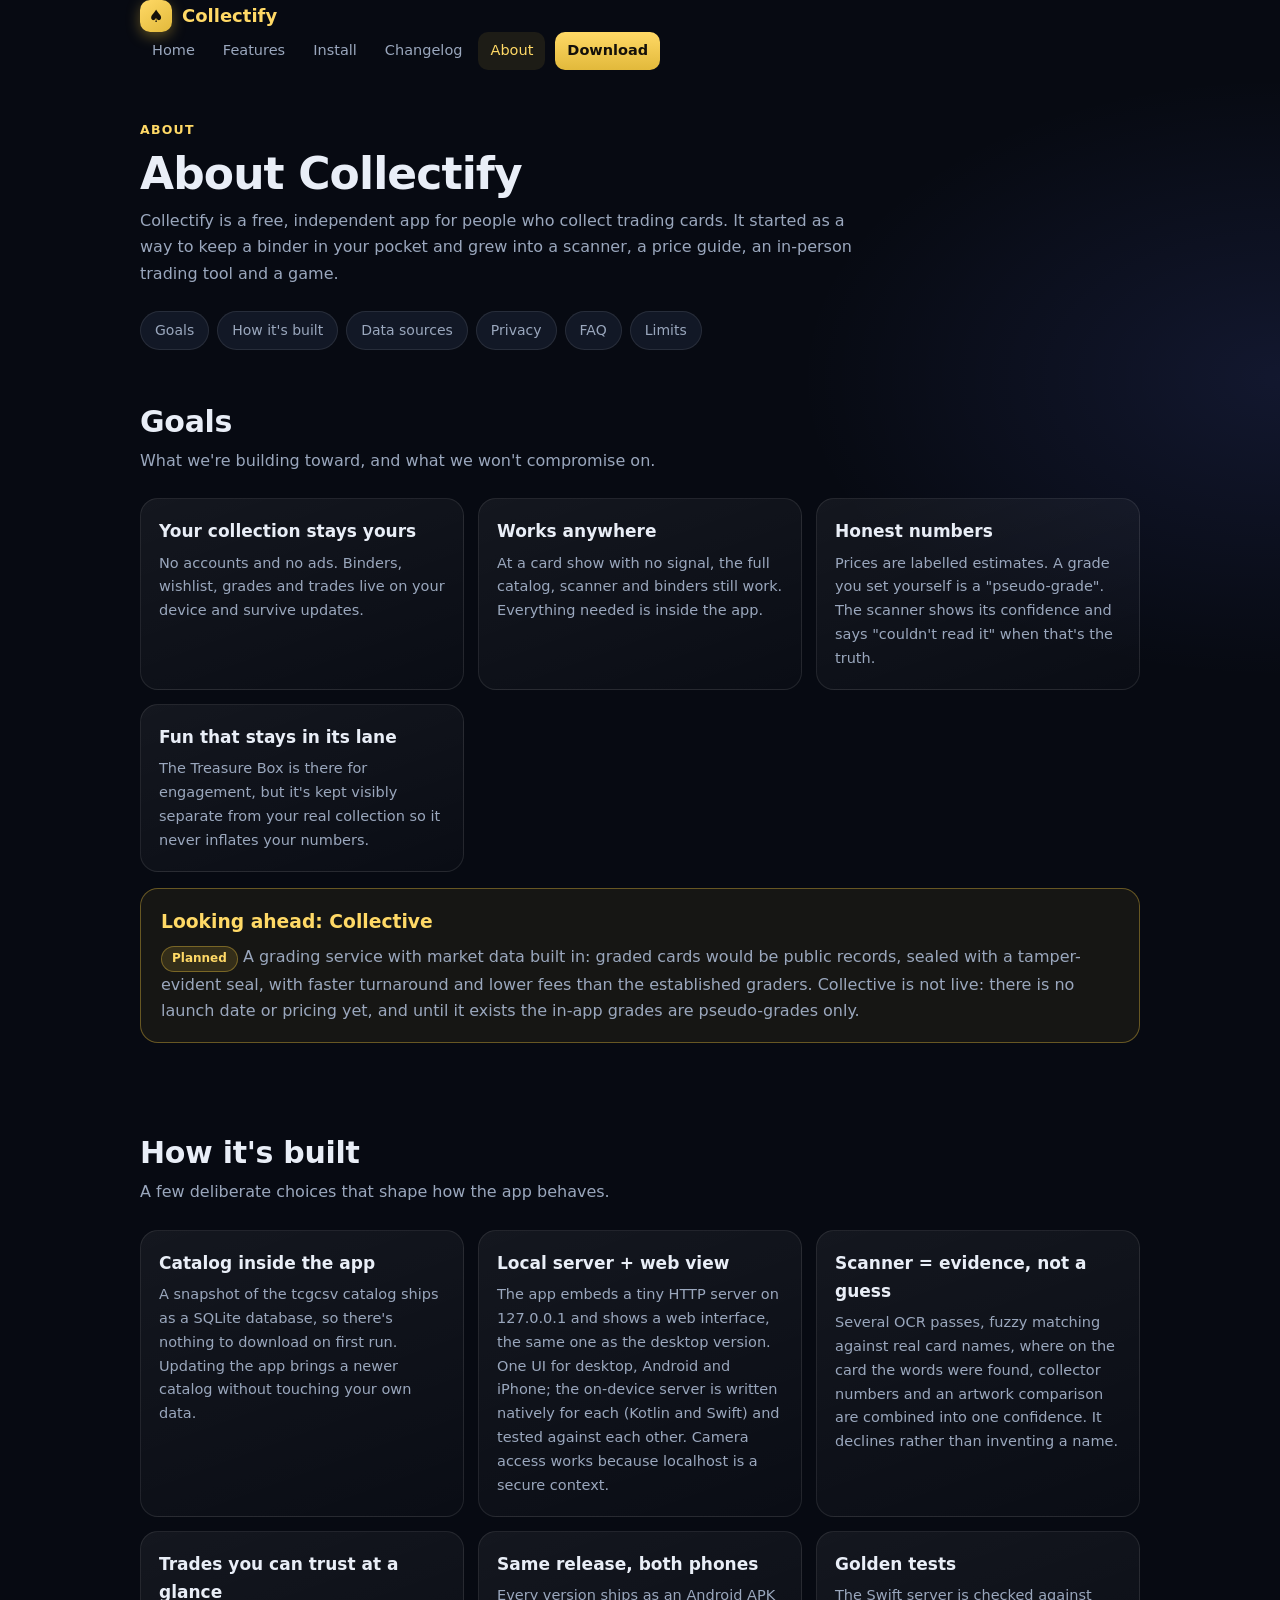
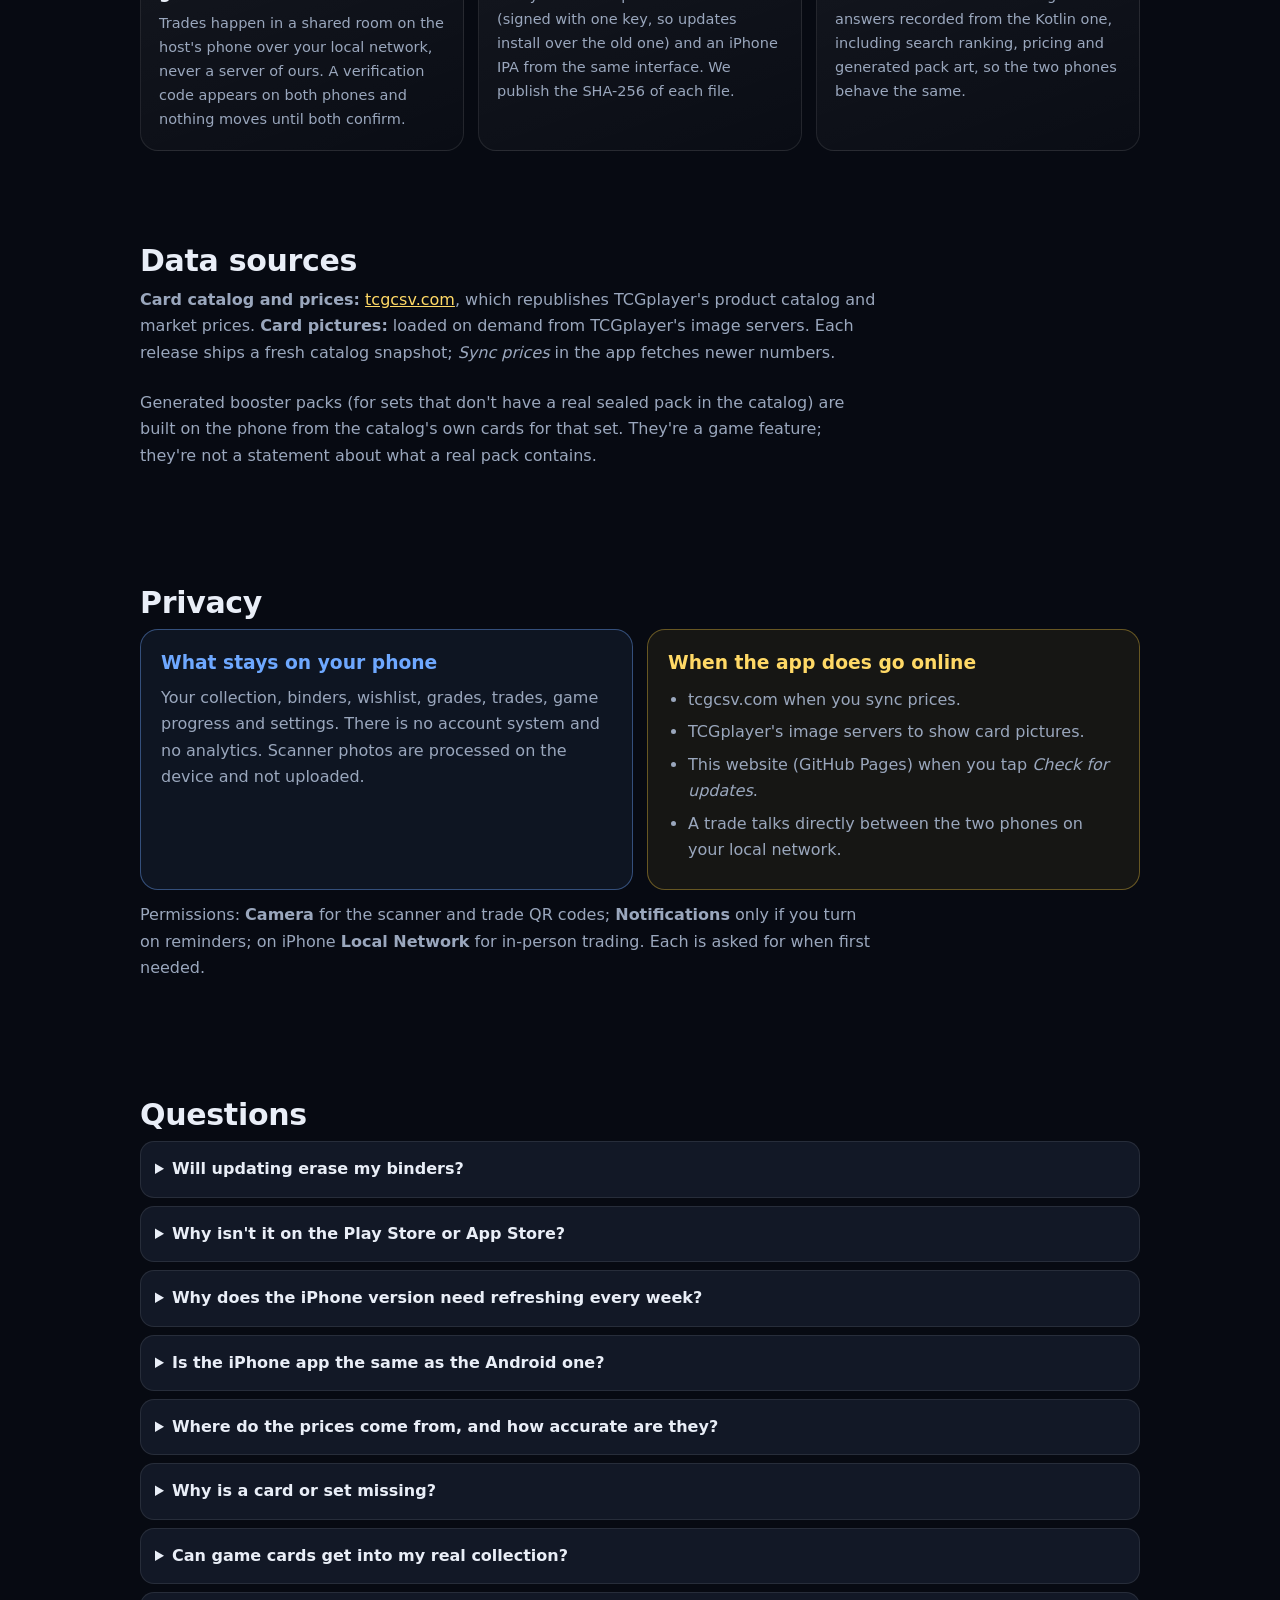
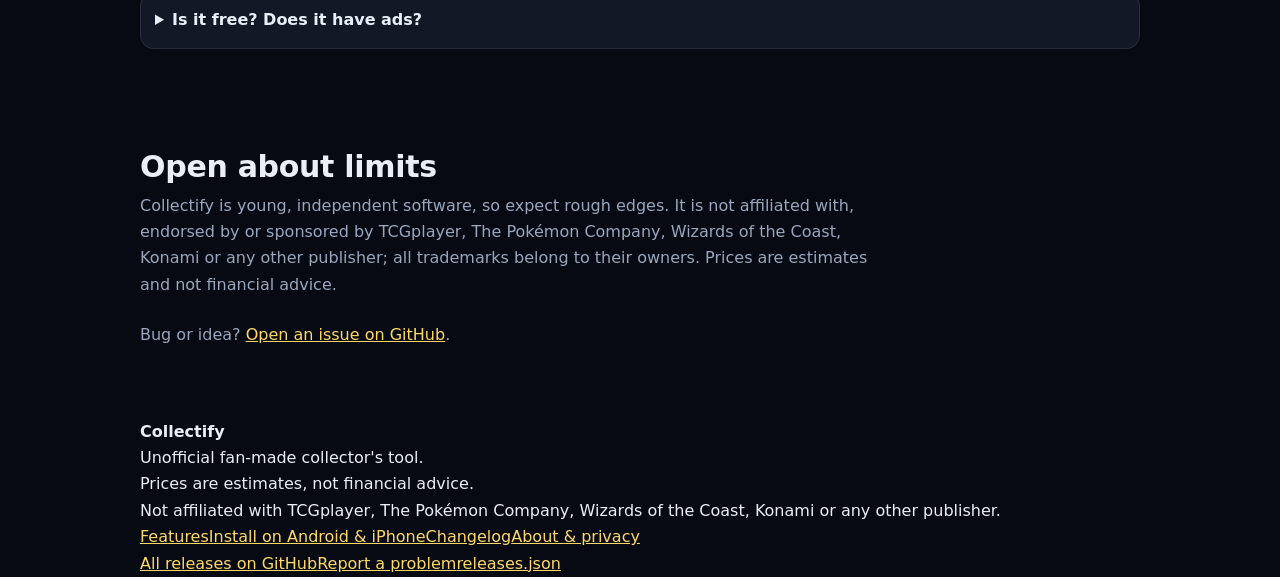
==== docs/about.html @ a043c0ef "0.23.0: unnumbered-card packs, safer pack opener, catalog v12, website overhaul, install guide Co-Au" ====
<!doctype html>
<html lang="en">
<head>
<meta charset="utf-8">
<meta name="viewport" content="width=device-width, initial-scale=1">
<title>About Collectify - goals, how it's built, privacy and FAQ</title>
<meta name="description" content="What Collectify is for, how it's built (Kotlin and Swift servers, one web interface), what data it uses, privacy details and frequently asked questions.">
<meta name="theme-color" content="#070a12">
<link rel="stylesheet" href="site.css">
</head>
<body>
<div id="site-header"></div>
<main>
<div class="wrap">
  <div class="pagehead">
    <span class="kicker">About</span>
    <h1>About Collectify</h1>
    <p class="lead">Collectify is a free, independent app for people who collect trading cards. It started as a way to keep a binder in your pocket and grew into a scanner, a price guide, an in-person trading tool and a game.</p>
    <div class="toc"><a href="#goals">Goals</a><a href="#built">How it's built</a><a href="#data">Data sources</a><a href="#privacy">Privacy</a><a href="#faq">FAQ</a><a href="#limits">Limits</a></div>
  </div>

  <section id="goals">
    <h2>Goals</h2>
    <p class="lead">What we're building toward, and what we won't compromise on.</p>
    <div class="grid">
      <div class="card"><h3>Your collection stays yours</h3><p>No accounts and no ads. Binders, wishlist, grades and trades live on your device and survive updates.</p></div>
      <div class="card"><h3>Works anywhere</h3><p>At a card show with no signal, the full catalog, scanner and binders still work. Everything needed is inside the app.</p></div>
      <div class="card"><h3>Honest numbers</h3><p>Prices are labelled estimates. A grade you set yourself is a "pseudo-grade". The scanner shows its confidence and says "couldn't read it" when that's the truth.</p></div>
      <div class="card"><h3>Fun that stays in its lane</h3><p>The Treasure Box is there for engagement, but it's kept visibly separate from your real collection so it never inflates your numbers.</p></div>
    </div>
    <div class="callout" style="margin-top:16px"><h3>Looking ahead: Collective</h3><p><span class="pill">Planned</span> A grading service with market data built in: graded cards would be public records, sealed with a tamper-evident seal, with faster turnaround and lower fees than the established graders. Collective is not live: there is no launch date or pricing yet, and until it exists the in-app grades are pseudo-grades only.</p></div>
  </section>

  <section id="built">
    <h2>How it's built</h2>
    <p class="lead">A few deliberate choices that shape how the app behaves.</p>
    <div class="grid">
      <div class="card"><h3>Catalog inside the app</h3><p>A snapshot of the tcgcsv catalog ships as a SQLite database, so there's nothing to download on first run. Updating the app brings a newer catalog without touching your own data.</p></div>
      <div class="card"><h3>Local server + web view</h3><p>The app embeds a tiny HTTP server on 127.0.0.1 and shows a web interface, the same one as the desktop version. One UI for desktop, Android and iPhone; the on-device server is written natively for each (Kotlin and Swift) and tested against each other. Camera access works because localhost is a secure context.</p></div>
      <div class="card"><h3>Scanner = evidence, not a guess</h3><p>Several OCR passes, fuzzy matching against real card names, where on the card the words were found, collector numbers and an artwork comparison are combined into one confidence. It declines rather than inventing a name.</p></div>
      <div class="card"><h3>Trades you can trust at a glance</h3><p>Trades happen in a shared room on the host's phone over your local network, never a server of ours. A verification code appears on both phones and nothing moves until both confirm.</p></div>
      <div class="card"><h3>Same release, both phones</h3><p>Every version ships as an Android APK (signed with one key, so updates install over the old one) and an iPhone IPA from the same interface. We publish the SHA-256 of each file.</p></div>
      <div class="card"><h3>Golden tests</h3><p>The Swift server is checked against answers recorded from the Kotlin one, including search ranking, pricing and generated pack art, so the two phones behave the same.</p></div>
    </div>
  </section>

  <section id="data">
    <h2>Data sources</h2>
    <p class="lead"><b>Card catalog and prices:</b> <a href="https://tcgcsv.com" rel="noopener">tcgcsv.com</a>, which republishes TCGplayer's product catalog and market prices. <b>Card pictures:</b> loaded on demand from TCGplayer's image servers. Each release ships a fresh catalog snapshot; <i>Sync prices</i> in the app fetches newer numbers.</p>
    <p class="lead">Generated booster packs (for sets that don't have a real sealed pack in the catalog) are built on the phone from the catalog's own cards for that set. They're a game feature; they're not a statement about what a real pack contains.</p>
  </section>

  <section id="privacy">
    <h2>Privacy</h2>
    <div class="grid two">
      <div class="callout blue"><h3>What stays on your phone</h3><p>Your collection, binders, wishlist, grades, trades, game progress and settings. There is no account system and no analytics. Scanner photos are processed on the device and not uploaded.</p></div>
      <div class="callout"><h3>When the app does go online</h3><ul class="plain"><li>tcgcsv.com when you sync prices.</li><li>TCGplayer's image servers to show card pictures.</li><li>This website (GitHub Pages) when you tap <i>Check for updates</i>.</li><li>A trade talks directly between the two phones on your local network.</li></ul></div>
    </div>
    <p class="lead" style="margin-top:12px">Permissions: <b>Camera</b> for the scanner and trade QR codes; <b>Notifications</b> only if you turn on reminders; on iPhone <b>Local Network</b> for in-person trading. Each is asked for when first needed.</p>
  </section>

  <section id="faq">
    <h2>Questions</h2>
    <details><summary>Will updating erase my binders?</summary><p>No. Updates install over the existing app and keep your data, as long as the file is one of ours (same signing key on Android, same Apple ID on iPhone). Don't uninstall or delete the app first: that does remove local data.</p></details>
    <details><summary>Why isn't it on the Play Store or App Store?</summary><p>It's distributed as a direct download for now. That's why Android asks you to allow installing it and why the iPhone build is installed with a sideloading tool. See the <a href="install.html">install page</a>.</p></details>
    <details><summary>Why does the iPhone version need refreshing every week?</summary><p>Apple signs sideloaded apps from a free Apple ID for 7 days. AltStore can refresh it for you automatically; Sideloadly needs a manual re-install; TrollStore doesn't expire. Your data is kept each time. The in-app About panel shows how long you have left.</p></details>
    <details><summary>Is the iPhone app the same as the Android one?</summary><p>Same web interface, same on-device catalog, same features. The server underneath is a Swift port of the Android one, checked against it with tests. The iPhone build is newer and has had less real-device testing, so tell us if something misbehaves.</p></details>
    <details><summary>Where do the prices come from, and how accurate are they?</summary><p>tcgcsv.com (TCGplayer data). Treat them as estimates; condition adjustments are approximate and thinly traded cards can swing a lot.</p></details>
    <details><summary>Why is a card or set missing?</summary><p>The catalog follows tcgcsv. A brand-new set can take a while to appear, and each release ships a newer snapshot. If something looks wrong, <a href="https://github.com/unaveragetech/collectify-app/issues">open an issue</a>.</p></details>
    <details><summary>Can game cards get into my real collection?</summary><p>No. Cards from the Treasure Box are badged, never count toward your collection's value, and trade only as <b>DIGITAL</b> cards.</p></details>
    <details><summary>Is it free? Does it have ads?</summary><p>It is free, and today it has no ads. Coins in the game can't be bought. A later Android version may add small, non-intrusive ads from Google AdMob (one banner under the app, and an occasional ad when you open it) with a one-time purchase to remove them. If that ships, this page and the privacy section will say exactly what changes, and the app asks for your consent where the law requires it.</p></details>
  </section>

  <section id="limits">
    <h2>Open about limits</h2>
    <p class="lead">Collectify is young, independent software, so expect rough edges. It is not affiliated with, endorsed by or sponsored by TCGplayer, The Pokémon Company, Wizards of the Coast, Konami or any other publisher; all trademarks belong to their owners. Prices are estimates and not financial advice.</p>
    <p class="lead">Bug or idea? <a href="https://github.com/unaveragetech/collectify-app/issues">Open an issue on GitHub</a>.</p>
  </section>
</div>
</main>
<div id="site-footer"></div>
<script src="site.js"></script>
</body>
</html>
---- docs/site.css ----
:root { --bg: #070a12; --panel: #121826; --panel2: #1a2234; --line: rgba(255,255,255,.09); --text: #e9eef7; --muted: #9aa7bd; --gold: #e2b93b; --gold2: #ffd966; --ok: #4be08a; --bad: #ff7b7b; --blue: #6ea8ff; }
* { box-sizing: border-box; }
html { scroll-behavior: smooth; }
body { margin: 0; background: radial-gradient(900px 500px at 15% -10%, rgba(226,185,59,.13), transparent 60%), radial-gradient(800px 500px at 100% 10%, rgba(100,120,255,.12), transparent 60%), var(--bg); color: var(--text); font: 16px/1.65 system-ui, -apple-system, "Segoe UI", Roboto, sans-serif; -webkit-font-smoothing: antialiased; }
a { color: var(--gold2); }
img { max-width: 100%; }
.wrap { max-width: 1040px; margin: 0 auto; padding: 0 20px; }
header.top { position: sticky; top: 0; z-index: 20; backdrop-filter: blur(14px); background: rgba(7,10,18,.78); border-bottom: 1px solid var(--line); }
header.top .wrap { display: flex; align-items: center; justify-content: space-between; height: 60px; gap: 14px; }
.brand { display: flex; align-items: center; gap: 10px; font-weight: 800; font-size: 18px; color: var(--gold2); text-decoration: none; }
.mark { width: 32px; height: 32px; border-radius: 10px; background: linear-gradient(145deg, var(--gold2), var(--gold)); display: grid; place-items: center; color: #14100a; font-size: 17px; box-shadow: 0 4px 14px rgba(226,185,59,.4); }
nav.main { display: flex; align-items: center; gap: 4px; }
nav.main a { padding: 7px 12px; border-radius: 10px; font-size: 14.5px; color: var(--muted); text-decoration: none; }
nav.main a:hover { color: var(--text); background: rgba(255,255,255,.05); }
nav.main a.on { color: var(--gold2); background: rgba(226,185,59,.1); }
nav.main a.dl { background: linear-gradient(180deg, var(--gold2), var(--gold)); color: #14100a; font-weight: 700; margin-left: 6px; }
.menu-btn { display: none; background: var(--panel); border: 1px solid var(--line); color: var(--text); border-radius: 10px; width: 40px; height: 36px; font-size: 18px; cursor: pointer; }
@media (max-width: 760px) {
  .menu-btn { display: block; }
  nav.main { display: none; position: absolute; top: 60px; left: 0; right: 0; flex-direction: column; align-items: stretch; background: rgba(7,10,18,.97); padding: 10px 16px 16px; border-bottom: 1px solid var(--line); }
  nav.main.open { display: flex; }
  nav.main a { padding: 12px; font-size: 16px; }
  nav.main a.dl { margin: 6px 0 0; text-align: center; }
}
.hero { padding: 64px 0 28px; display: grid; grid-template-columns: 1.15fr .85fr; gap: 36px; align-items: center; }
.hero h1 { font-size: clamp(34px, 5.6vw, 56px); line-height: 1.07; margin: 0 0 16px; letter-spacing: -.02em; }
.hero h1 span { background: linear-gradient(135deg, var(--gold2), #ff9d5c); -webkit-background-clip: text; background-clip: text; color: transparent; }
.hero p.lead { font-size: 18px; color: var(--muted); max-width: 560px; margin: 0 0 26px; }
.hero small { display: block; margin-top: 14px; color: var(--muted); font-size: 13px; }
@media (max-width: 860px) { .hero { grid-template-columns: 1fr; text-align: center; padding-top: 40px; } .hero p.lead { margin-left: auto; margin-right: auto; } .btns { justify-content: center; } .phone { margin: 0 auto; } }
.btns { display: flex; gap: 12px; flex-wrap: wrap; }
.btn { display: inline-flex; align-items: center; gap: 8px; padding: 13px 22px; border-radius: 14px; font-weight: 700; text-decoration: none; border: 1px solid var(--line); color: var(--text); background: var(--panel); transition: transform .15s, box-shadow .2s; font-size: 15.5px; }
.btn:hover { transform: translateY(-2px); }
.btn.primary { background: linear-gradient(180deg, var(--gold2), var(--gold)); color: #14100a; border: 0; box-shadow: 0 8px 26px rgba(226,185,59,.35); }
.btn.small { padding: 8px 14px; font-size: 14px; border-radius: 11px; }
.phone { width: 270px; aspect-ratio: 9 / 18.5; border-radius: 40px; border: 9px solid #1c2233; background: #0b0f1a; box-shadow: 0 30px 70px rgba(0,0,0,.55), 0 0 0 1px rgba(255,255,255,.08); position: relative; overflow: hidden; }
.phone::before { content: ""; position: absolute; top: 9px; left: 50%; width: 76px; height: 20px; border-radius: 12px; background: #05070d; transform: translateX(-50%); z-index: 3; }
.phone img { position: absolute; inset: 0; width: 100%; height: 100%; object-fit: cover; object-position: top; opacity: 0; transition: opacity .8s; }
.phone img.on { opacity: 1; }
.phone .ph-empty { position: absolute; inset: 0; display: grid; place-items: center; color: var(--muted); font-size: 44px; }
section { padding: 46px 0; }
h2 { font-size: 30px; margin: 0 0 8px; letter-spacing: -.01em; line-height: 1.2; }
h3 { margin: 0 0 6px; }
.lead { color: var(--muted); max-width: 740px; margin: 0 0 24px; }
.kicker { display: inline-block; font-size: 12.5px; font-weight: 700; letter-spacing: .1em; text-transform: uppercase; color: var(--gold2); margin-bottom: 8px; }
.grid { display: grid; grid-template-columns: repeat(auto-fit, minmax(250px, 1fr)); gap: 14px; }
.grid.two { grid-template-columns: repeat(auto-fit, minmax(320px, 1fr)); }
.card { background: linear-gradient(160deg, rgba(255,255,255,.055), rgba(255,255,255,.015)); border: 1px solid var(--line); border-radius: 18px; padding: 18px; }
.card h3 { font-size: 17px; }
.card p, .card li { color: var(--muted); font-size: 14.5px; }
.card p { margin: 0; }
.card .ic { font-size: 26px; margin-bottom: 8px; }
a.card { text-decoration: none; color: inherit; display: block; transition: transform .15s, border-color .2s; }
a.card:hover { transform: translateY(-3px); border-color: rgba(226,185,59,.45); }
.pill { display: inline-block; font-size: 12px; font-weight: 700; padding: 2px 10px; border-radius: 99px; background: rgba(226,185,59,.15); color: var(--gold2); border: 1px solid rgba(226,185,59,.4); }
.pill.blue { background: rgba(110,168,255,.14); color: var(--blue); border-color: rgba(110,168,255,.4); }
.pill.green { background: rgba(75,224,138,.12); color: var(--ok); border-color: rgba(75,224,138,.4); }
.stats { display: grid; grid-template-columns: repeat(auto-fit, minmax(150px, 1fr)); gap: 12px; }
.stat { text-align: center; padding: 18px 10px; border-radius: 16px; border: 1px solid var(--line); background: var(--panel); }
.stat b { display: block; font-size: 30px; color: var(--gold2); line-height: 1.1; }
.stat span { font-size: 13px; color: var(--muted); }
ol.steps { padding-left: 22px; margin: 8px 0; } ol.steps li { margin: 9px 0; } ol.steps b { color: var(--text); } ol.steps, ul.plain { color: var(--muted); }
ul.plain { padding-left: 20px; margin: 8px 0; } ul.plain li { margin: 6px 0; }
.callout { border: 1px solid rgba(226,185,59,.4); background: rgba(226,185,59,.07); border-radius: 18px; padding: 18px 20px; }
.callout.blue { border-color: rgba(110,168,255,.4); background: rgba(110,168,255,.07); }
.callout.warn { border-color: rgba(255,123,123,.4); background: rgba(255,123,123,.06); }
.callout h3 { margin: 0 0 6px; color: var(--gold2); }
.callout.blue h3 { color: var(--blue); }
.callout.warn h3 { color: var(--bad); }
.callout p { margin: 0; color: var(--muted); }
.callout p + p { margin-top: 8px; }
table { width: 100%; border-collapse: collapse; font-size: 14px; }
th, td { text-align: left; padding: 10px 8px; border-bottom: 1px solid var(--line); vertical-align: top; }
th { color: var(--muted); font-weight: 600; font-size: 12px; text-transform: uppercase; letter-spacing: .06em; }
td.hash { font: 12px/1.4 ui-monospace, SFMono-Regular, Menlo, Consolas, monospace; word-break: break-all; color: var(--muted); max-width: 340px; }
.tablewrap { overflow-x: auto; border: 1px solid var(--line); border-radius: 18px; padding: 4px 12px; background: var(--panel); }
button.copy { margin-left: 6px; background: var(--panel2); color: var(--text); border: 1px solid var(--line); border-radius: 8px; padding: 2px 8px; font-size: 11px; cursor: pointer; }
pre, code { font-family: ui-monospace, SFMono-Regular, Menlo, Consolas, monospace; }
pre { background: #05070d; border: 1px solid var(--line); border-radius: 12px; padding: 12px 14px; overflow-x: auto; font-size: 13px; color: #cfe3ff; }
code { background: rgba(255,255,255,.07); padding: 1px 6px; border-radius: 6px; font-size: .9em; }
details { border: 1px solid var(--line); border-radius: 14px; padding: 4px 14px; margin: 8px 0; background: var(--panel); }
summary { cursor: pointer; padding: 10px 0; font-weight: 600; }
details p, details li { color: var(--muted); }
details p { margin: 0 0 12px; }
footer { padding: 40px 0 60px; color: var(--muted); font-size: 13px; border-top: 1px solid var(--line); margin-top: 30px; }
footer .cols { display: flex; gap: 40px; flex-wrap: wrap; justify-content: space-between; }
footer a { color: var(--muted); } footer a:hover { color: var(--gold2); }
footer .links { display: flex; flex-direction: column; gap: 4px; }
.ok { color: var(--ok); } .tag { font-size: 11px; background: rgba(75,224,138,.14); color: var(--ok); border-radius: 99px; padding: 1px 8px; margin-left: 6px; }
/* page header (inner pages) */
.pagehead { padding: 46px 0 8px; }
.pagehead h1 { font-size: clamp(30px, 4.6vw, 44px); margin: 0 0 10px; letter-spacing: -.02em; line-height: 1.12; }
/* feature rows with a screenshot */
.feat { display: grid; grid-template-columns: 1fr 260px; gap: 30px; align-items: center; padding: 30px 0; border-top: 1px solid var(--line); }
.feat:nth-of-type(even) { grid-template-columns: 260px 1fr; } .feat:nth-of-type(even) .shot { order: -1; }
.feat h2 { font-size: 26px; } .feat .tagline { color: var(--gold2); font-weight: 600; margin: 0 0 10px; }
.feat ul { color: var(--muted); padding-left: 20px; margin: 10px 0 0; } .feat li { margin: 6px 0; }
.shot { justify-self: center; width: 240px; aspect-ratio: 9 / 18; border-radius: 28px; border: 6px solid #1c2233; overflow: hidden; background: #0b0f1a; box-shadow: 0 20px 50px rgba(0,0,0,.5); }
.shot img { width: 100%; height: 100%; object-fit: cover; object-position: top; display: block; }
.shot.empty { display: none; }
.feat.noshot { grid-template-columns: 1fr; } .feat.noshot .shot { display: none; }
@media (max-width: 760px) { .feat, .feat:nth-of-type(even) { grid-template-columns: 1fr; } .feat:nth-of-type(even) .shot { order: 0; } }
.toc { display: flex; flex-wrap: wrap; gap: 8px; margin: 14px 0 0; }
.toc a { padding: 7px 14px; border-radius: 99px; border: 1px solid var(--line); background: var(--panel); color: var(--muted); text-decoration: none; font-size: 14px; }
.toc a:hover { color: var(--gold2); border-color: rgba(226,185,59,.45); }
/* install page tabs + step cards */
.tabs { display: inline-flex; gap: 4px; padding: 4px; border-radius: 14px; background: var(--panel); border: 1px solid var(--line); margin: 6px 0 22px; }
.tabs button { background: transparent; border: 0; color: var(--muted); padding: 9px 20px; border-radius: 10px; font-size: 15px; font-weight: 700; cursor: pointer; }
.tabs button.on { background: rgba(226,185,59,.18); color: var(--gold2); }
.panel { display: none; } .panel.on { display: block; }
.step { display: grid; grid-template-columns: 38px 1fr; gap: 14px; padding: 14px 0; border-top: 1px solid var(--line); }
.step:first-child { border-top: 0; }
.step .n { width: 38px; height: 38px; border-radius: 50%; display: grid; place-items: center; font-weight: 800; color: #14100a; background: linear-gradient(145deg, var(--gold2), var(--gold)); }
.step h4 { margin: 2px 0 4px; font-size: 16.5px; } .step p, .step li { color: var(--muted); font-size: 15px; margin: 4px 0; } .step ul { padding-left: 18px; margin: 6px 0; }
.method { border: 1px solid var(--line); border-radius: 18px; padding: 8px 20px 14px; margin: 14px 0; background: var(--panel); }
.method > h3 { margin: 12px 0 2px; font-size: 20px; } .method > .sub { color: var(--muted); font-size: 14px; margin: 0 0 6px; }
.tl { display: flex; gap: 8px; flex-wrap: wrap; margin: 6px 0 4px; }
/* changelog */
.rel { border: 1px solid var(--line); border-radius: 18px; background: var(--panel); padding: 6px 20px 14px; margin: 14px 0; }
.rel header { display: flex; flex-wrap: wrap; align-items: baseline; justify-content: space-between; gap: 8px; padding: 12px 0 4px; }
.rel header h2 { font-size: 22px; margin: 0; } .rel header .meta { color: var(--muted); font-size: 13px; }
.rel .md h2, .rel .md h3 { font-size: 16px; margin: 16px 0 4px; color: var(--gold2); } .rel .md ul { padding-left: 20px; color: var(--muted); } .rel .md li { margin: 4px 0; } .rel .md p { color: var(--muted); margin: 8px 0; }
.rel .files { display: flex; gap: 8px; flex-wrap: wrap; margin-top: 10px; }
.filter { display: flex; gap: 8px; align-items: center; flex-wrap: wrap; margin: 16px 0 6px; }
input.search { background: var(--panel); border: 1px solid var(--line); color: var(--text); border-radius: 12px; padding: 10px 14px; font-size: 15px; min-width: 240px; }
@media (max-width: 600px) { .hero { padding-top: 36px; } }
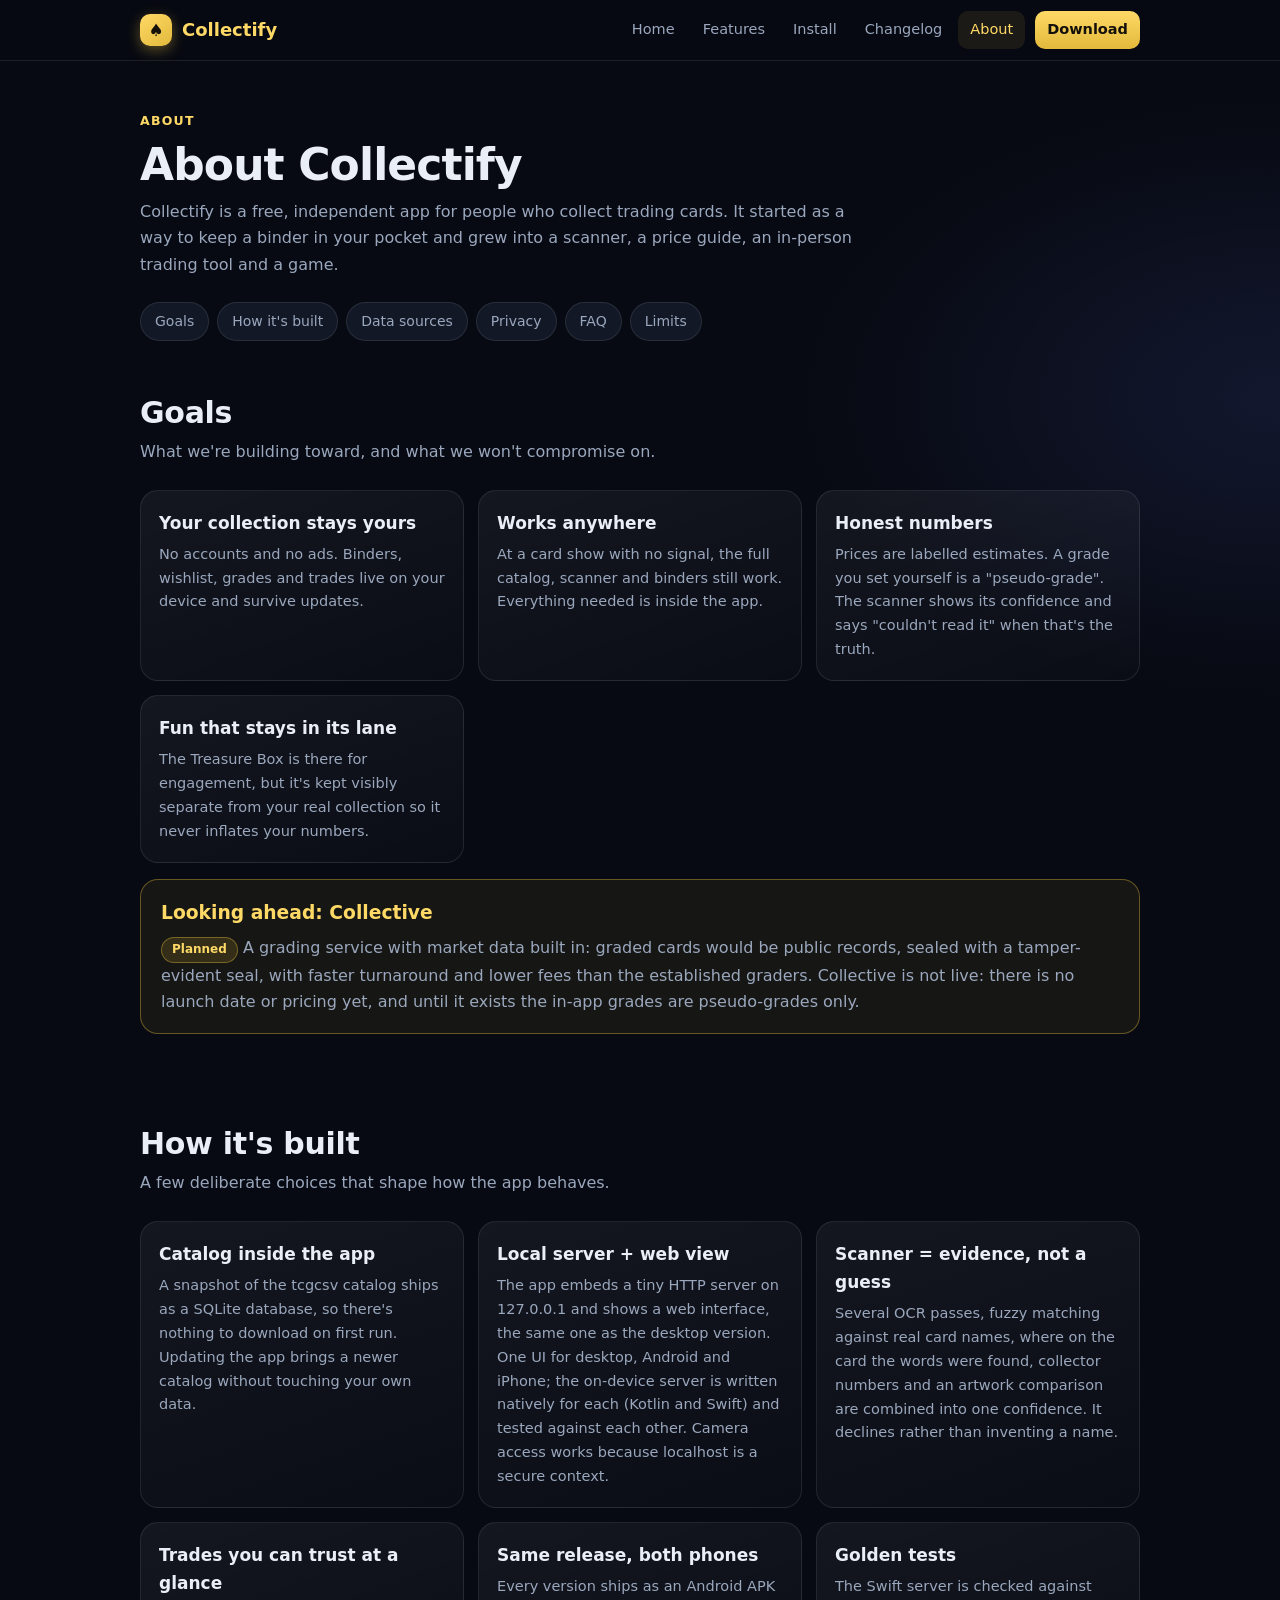
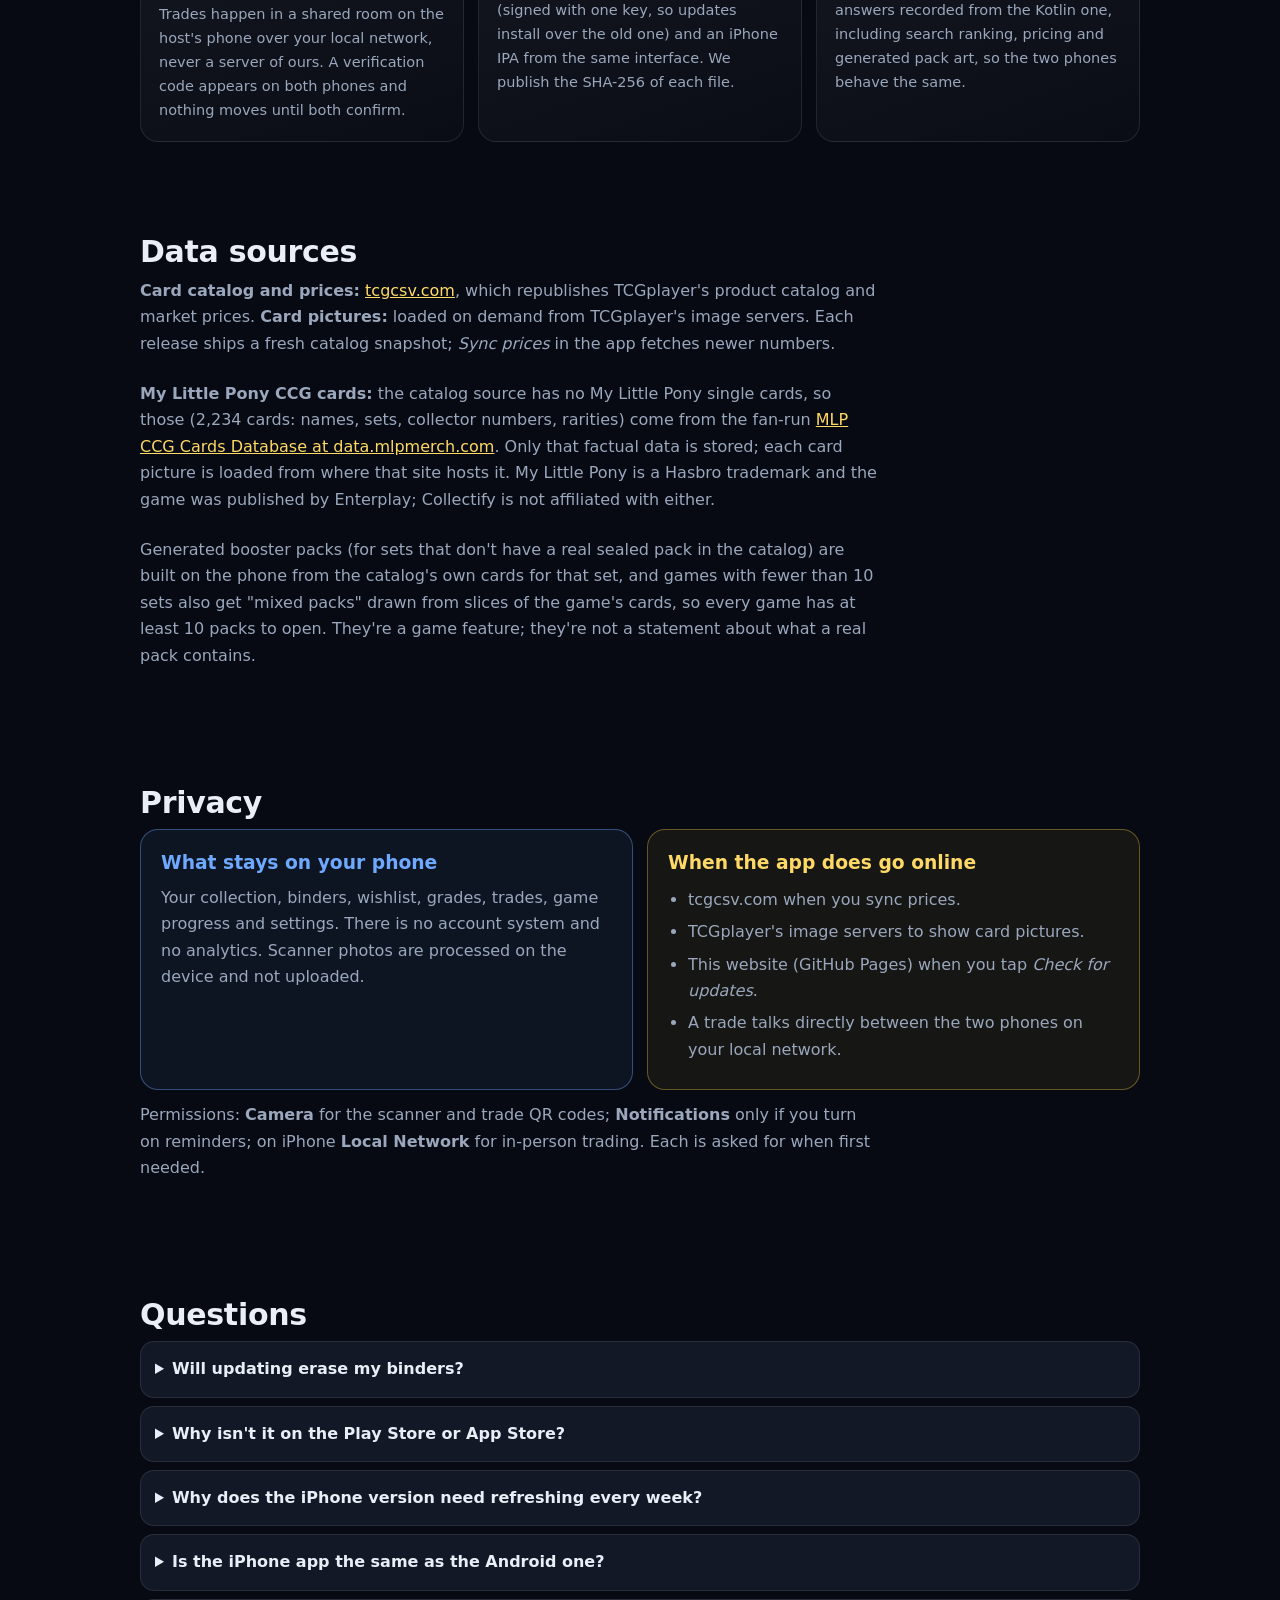
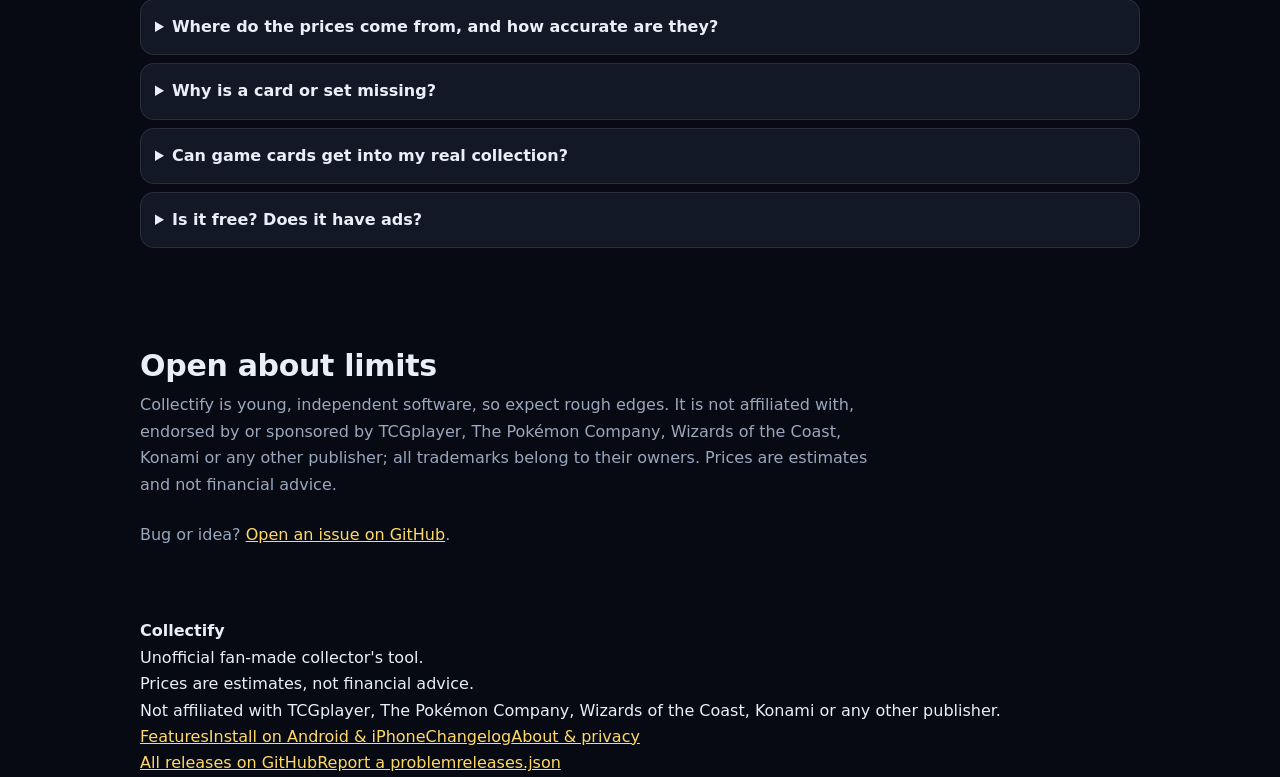
==== commit d529efc8: "0.24.0: My Little Pony cards, mixed packs so every game has 10+, catalog v13 Co-Authored-By: Claude " ====
--- a/docs/about.html
+++ b/docs/about.html
@@ -47,7 +47,8 @@
   <section id="data">
     <h2>Data sources</h2>
     <p class="lead"><b>Card catalog and prices:</b> <a href="https://tcgcsv.com" rel="noopener">tcgcsv.com</a>, which republishes TCGplayer's product catalog and market prices. <b>Card pictures:</b> loaded on demand from TCGplayer's image servers. Each release ships a fresh catalog snapshot; <i>Sync prices</i> in the app fetches newer numbers.</p>
-    <p class="lead">Generated booster packs (for sets that don't have a real sealed pack in the catalog) are built on the phone from the catalog's own cards for that set. They're a game feature; they're not a statement about what a real pack contains.</p>
+    <p class="lead"><b>My Little Pony CCG cards:</b> the catalog source has no My Little Pony single cards, so those (2,234 cards: names, sets, collector numbers, rarities) come from the fan-run <a href="https://data.mlpmerch.com/ccg/" rel="noopener">MLP CCG Cards Database at data.mlpmerch.com</a>. Only that factual data is stored; each card picture is loaded from where that site hosts it. My Little Pony is a Hasbro trademark and the game was published by Enterplay; Collectify is not affiliated with either.</p>
+    <p class="lead">Generated booster packs (for sets that don't have a real sealed pack in the catalog) are built on the phone from the catalog's own cards for that set, and games with fewer than 10 sets also get "mixed packs" drawn from slices of the game's cards, so every game has at least 10 packs to open. They're a game feature; they're not a statement about what a real pack contains.</p>
   </section>
 
   <section id="privacy">
--- a/docs/site.css
+++ b/docs/site.css
@@ -5,8 +5,8 @@
 a { color: var(--gold2); }
 img { max-width: 100%; }
 .wrap { max-width: 1040px; margin: 0 auto; padding: 0 20px; }
-header.top { position: sticky; top: 0; z-index: 20; backdrop-filter: blur(14px); background: rgba(7,10,18,.78); border-bottom: 1px solid var(--line); }
-header.top .wrap { display: flex; align-items: center; justify-content: space-between; height: 60px; gap: 14px; }
+.top { position: sticky; top: 0; z-index: 20; backdrop-filter: blur(14px); background: rgba(7,10,18,.78); border-bottom: 1px solid var(--line); }
+.top .wrap { display: flex; align-items: center; justify-content: space-between; height: 60px; gap: 14px; }
 .brand { display: flex; align-items: center; gap: 10px; font-weight: 800; font-size: 18px; color: var(--gold2); text-decoration: none; }
 .mark { width: 32px; height: 32px; border-radius: 10px; background: linear-gradient(145deg, var(--gold2), var(--gold)); display: grid; place-items: center; color: #14100a; font-size: 17px; box-shadow: 0 4px 14px rgba(226,185,59,.4); }
 nav.main { display: flex; align-items: center; gap: 4px; }
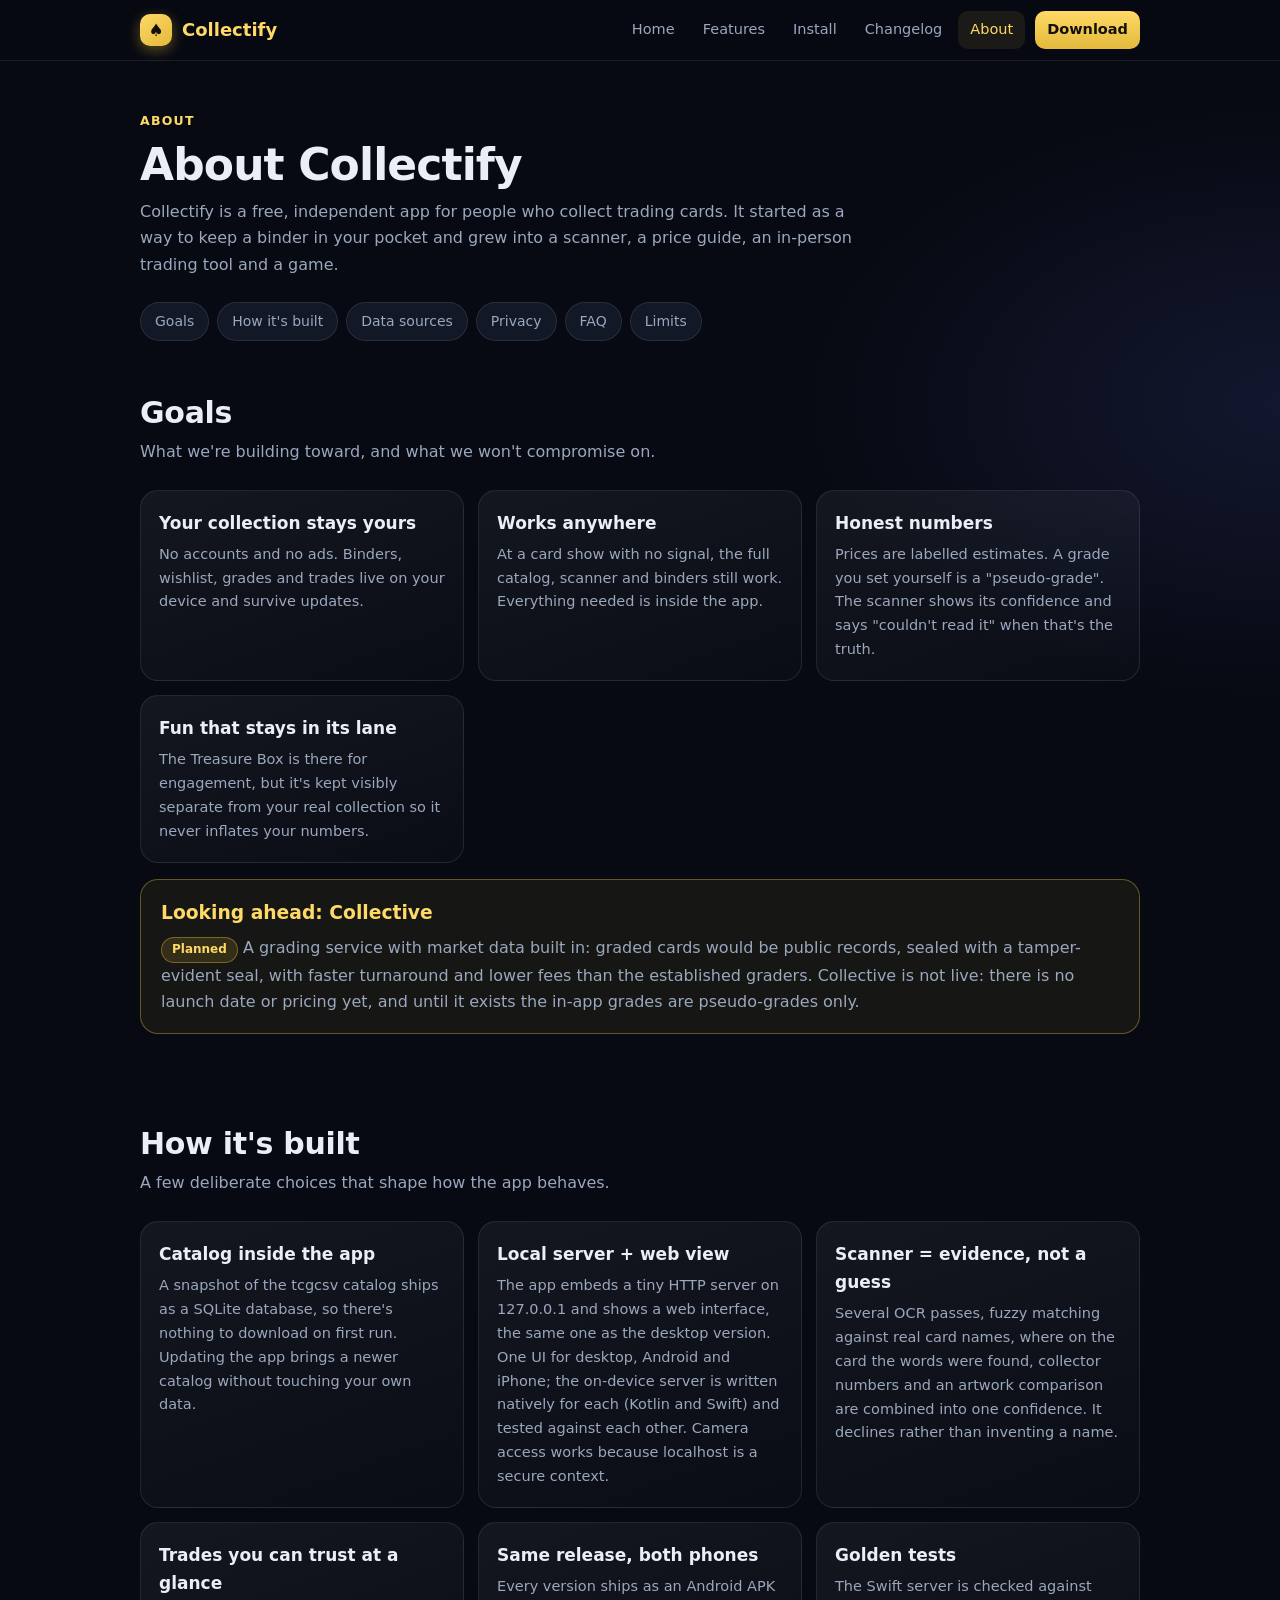
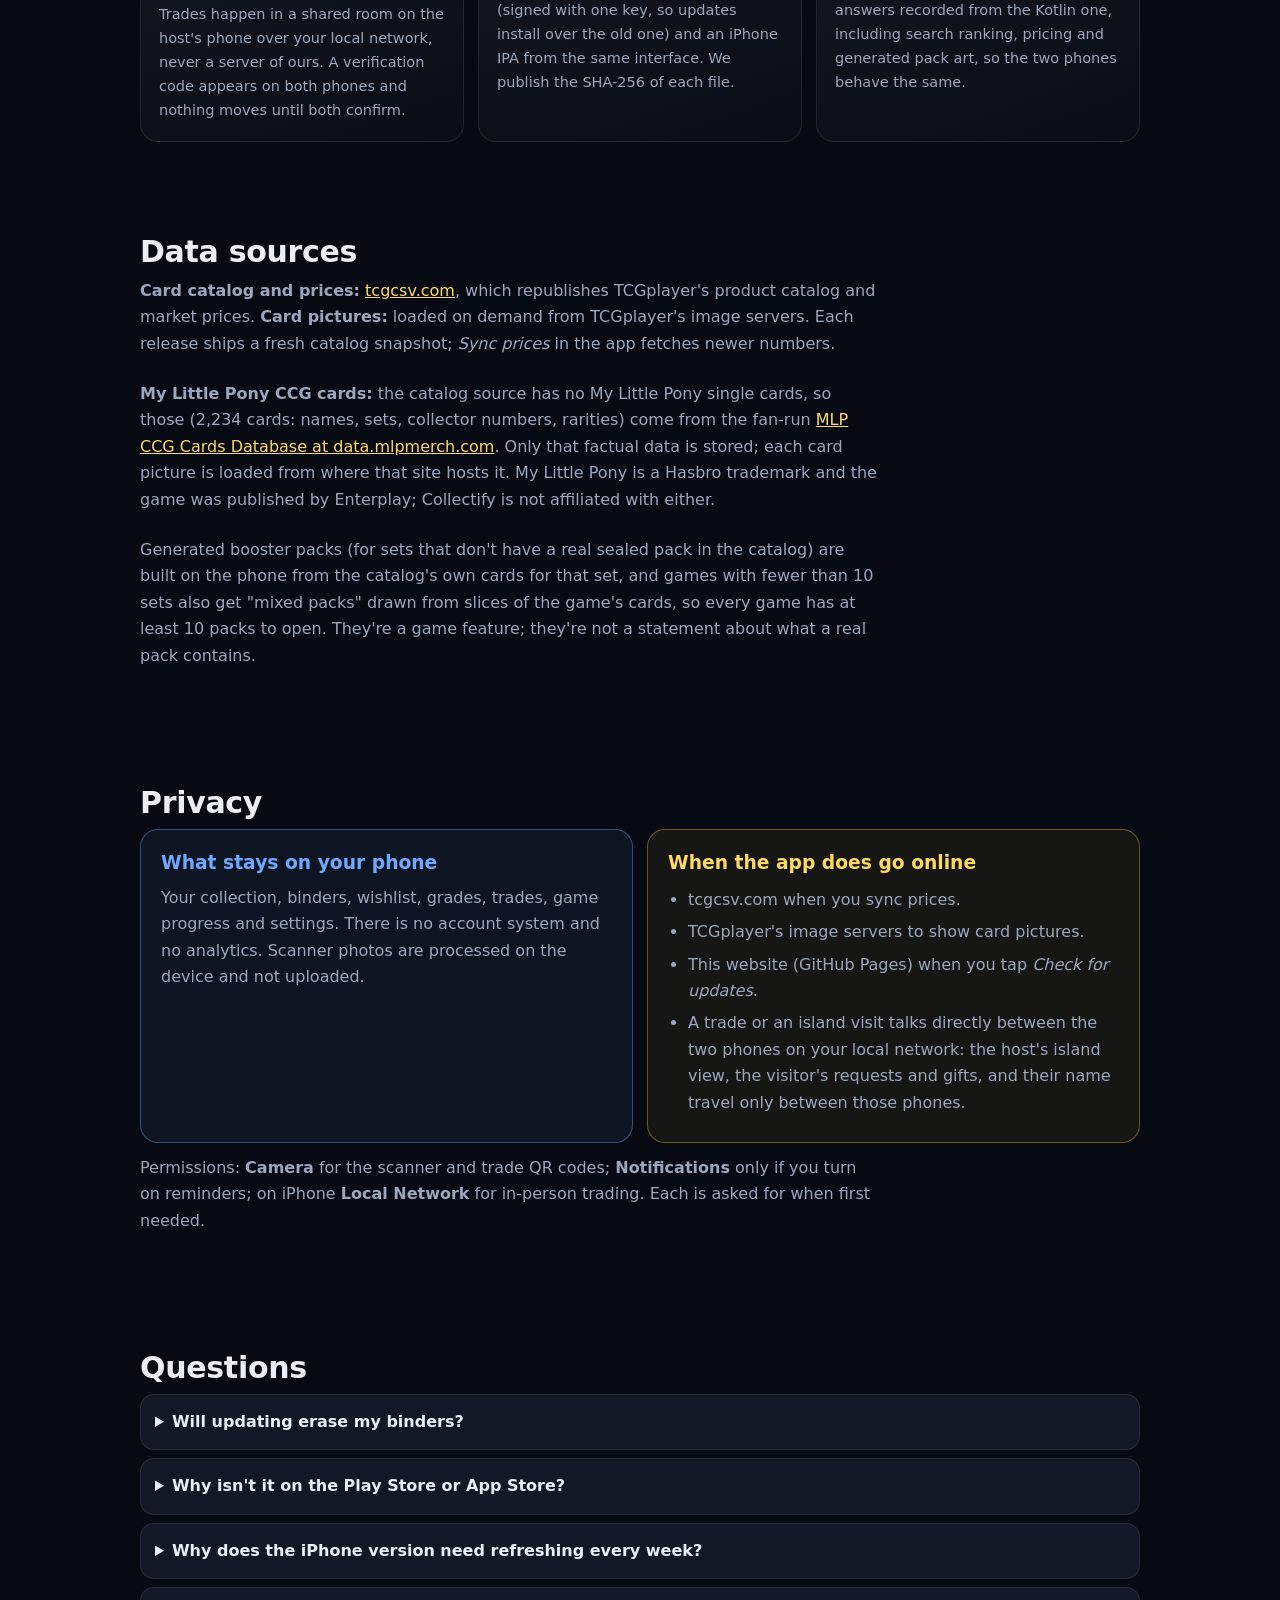
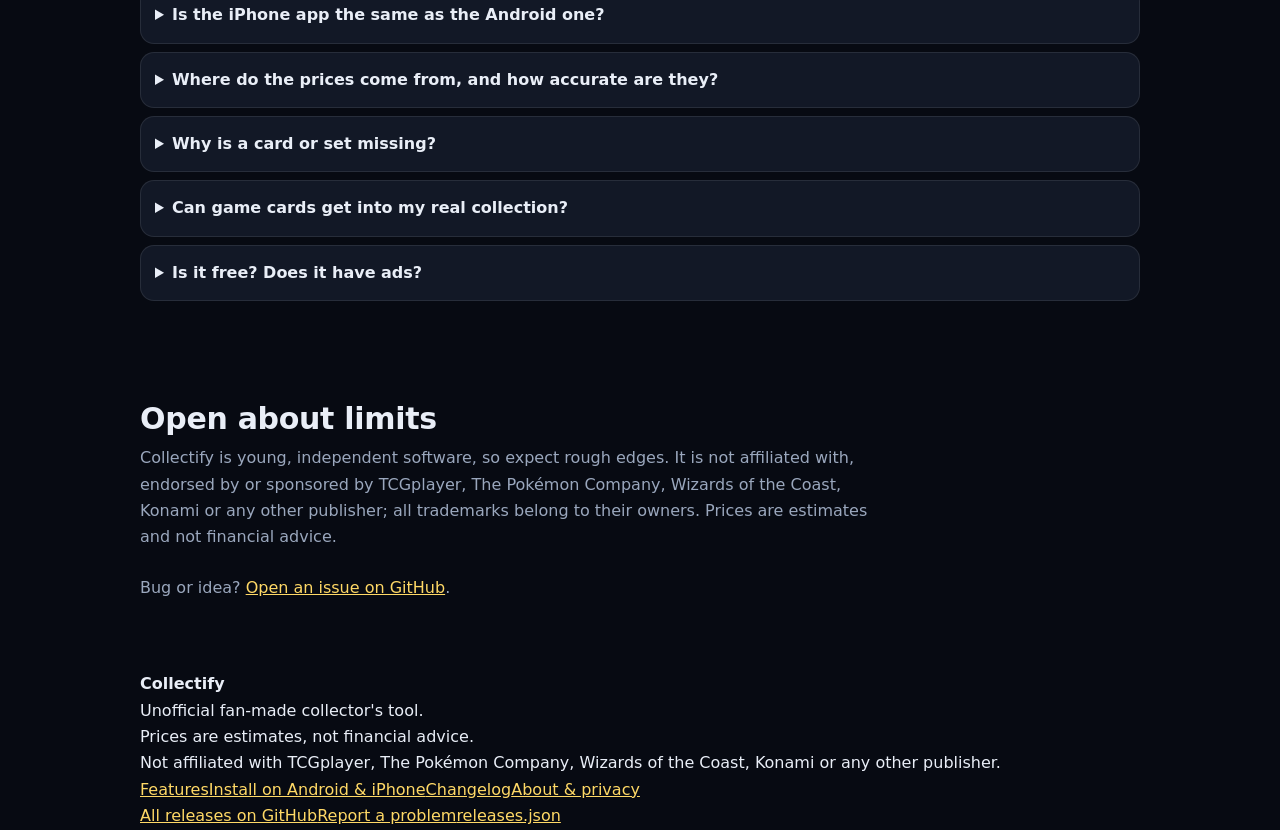
==== commit 50cdd285: "0.25.0: island visits, 91 decorations, site pages Co-Authored-By: Claude Sonnet 5.5 <noreply@anthrop" ====
--- a/docs/about.html
+++ b/docs/about.html
@@ -55,7 +55,7 @@
     <h2>Privacy</h2>
     <div class="grid two">
       <div class="callout blue"><h3>What stays on your phone</h3><p>Your collection, binders, wishlist, grades, trades, game progress and settings. There is no account system and no analytics. Scanner photos are processed on the device and not uploaded.</p></div>
-      <div class="callout"><h3>When the app does go online</h3><ul class="plain"><li>tcgcsv.com when you sync prices.</li><li>TCGplayer's image servers to show card pictures.</li><li>This website (GitHub Pages) when you tap <i>Check for updates</i>.</li><li>A trade talks directly between the two phones on your local network.</li></ul></div>
+      <div class="callout"><h3>When the app does go online</h3><ul class="plain"><li>tcgcsv.com when you sync prices.</li><li>TCGplayer's image servers to show card pictures.</li><li>This website (GitHub Pages) when you tap <i>Check for updates</i>.</li><li>A trade or an island visit talks directly between the two phones on your local network: the host's island view, the visitor's requests and gifts, and their name travel only between those phones.</li></ul></div>
     </div>
     <p class="lead" style="margin-top:12px">Permissions: <b>Camera</b> for the scanner and trade QR codes; <b>Notifications</b> only if you turn on reminders; on iPhone <b>Local Network</b> for in-person trading. Each is asked for when first needed.</p>
   </section>
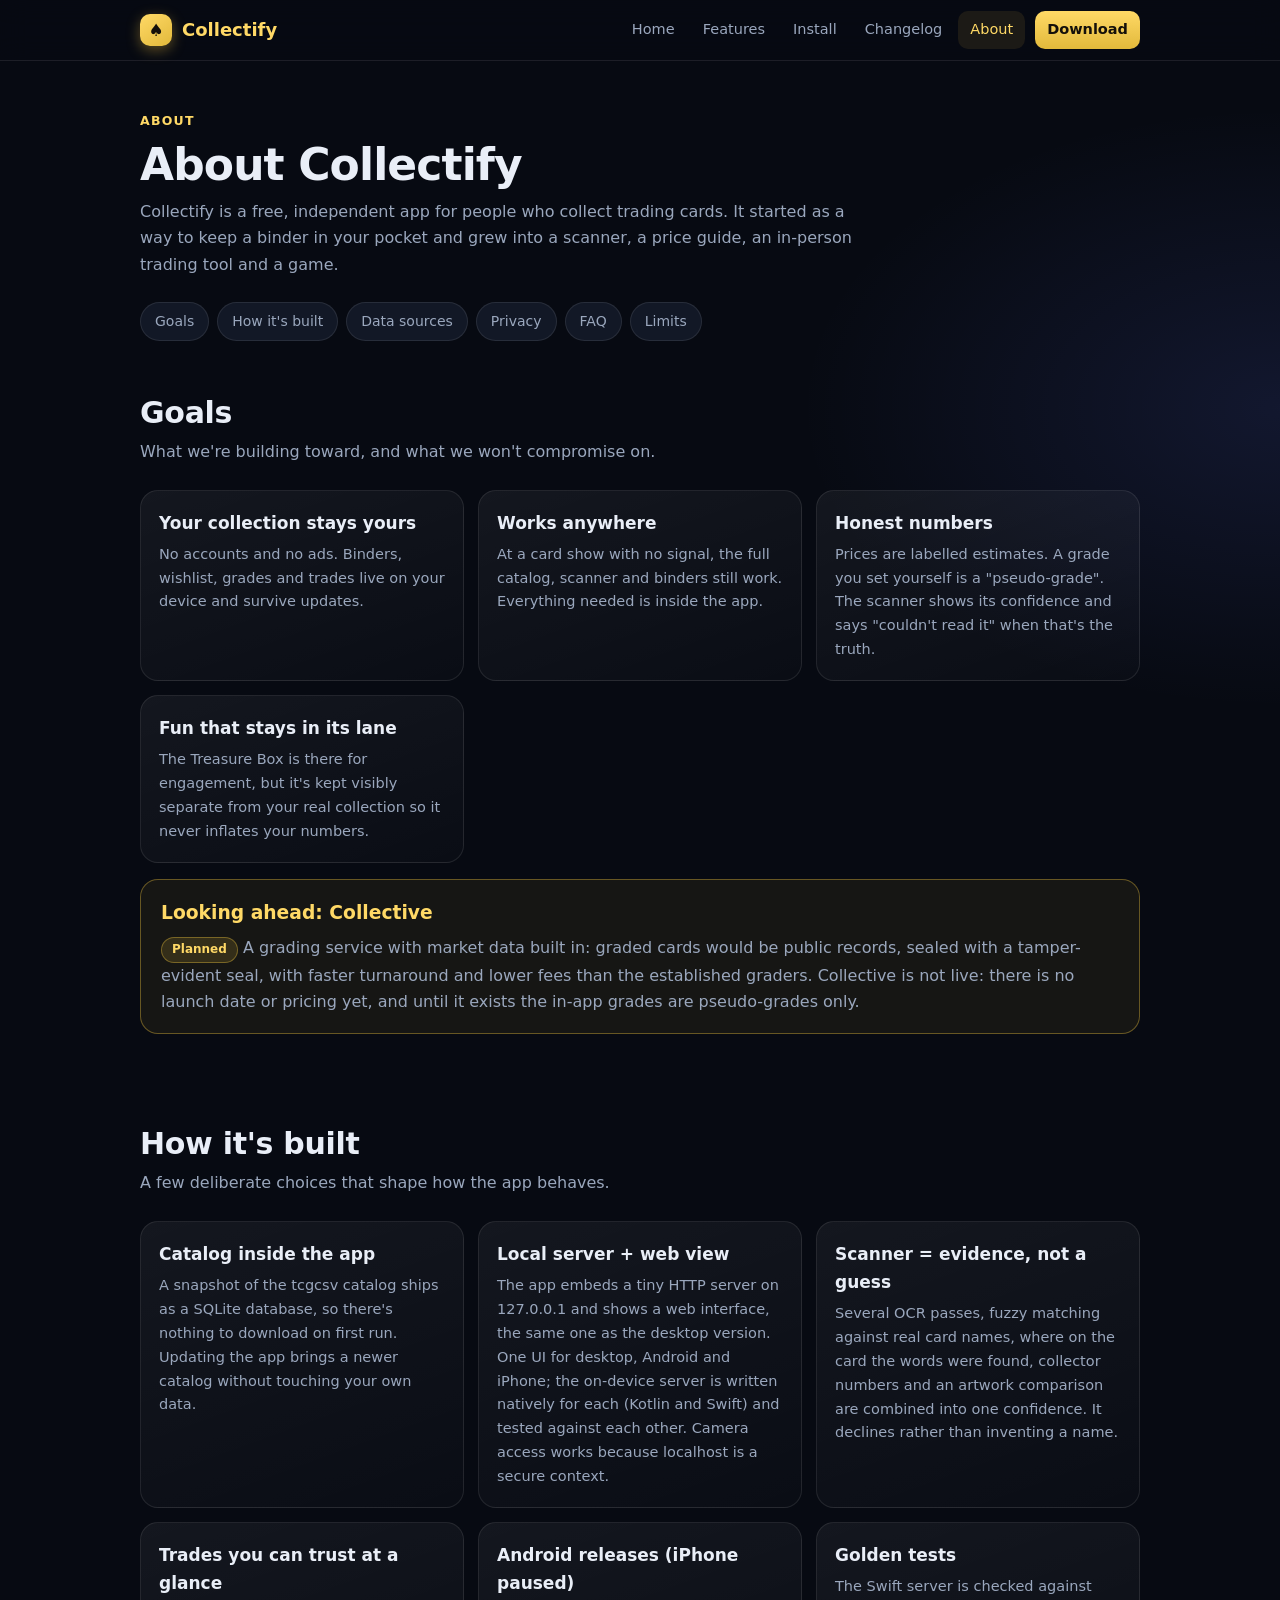
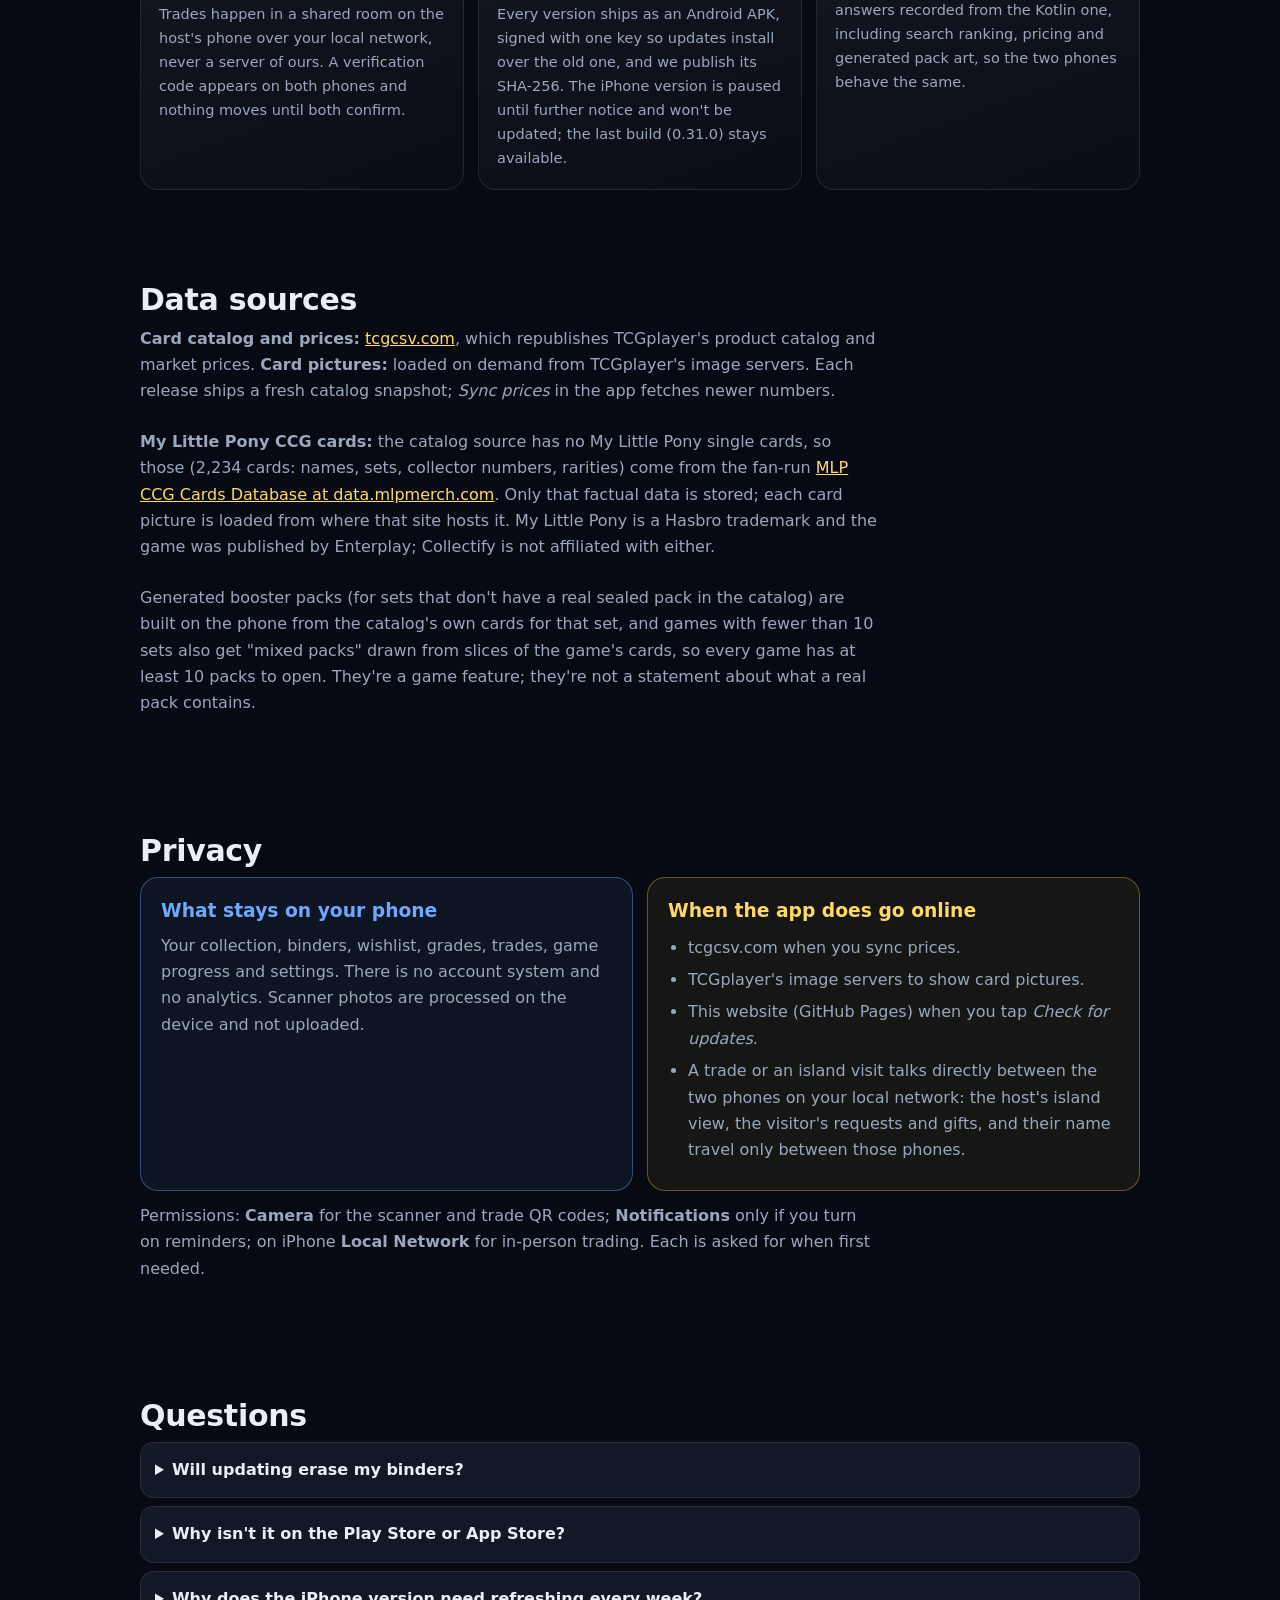
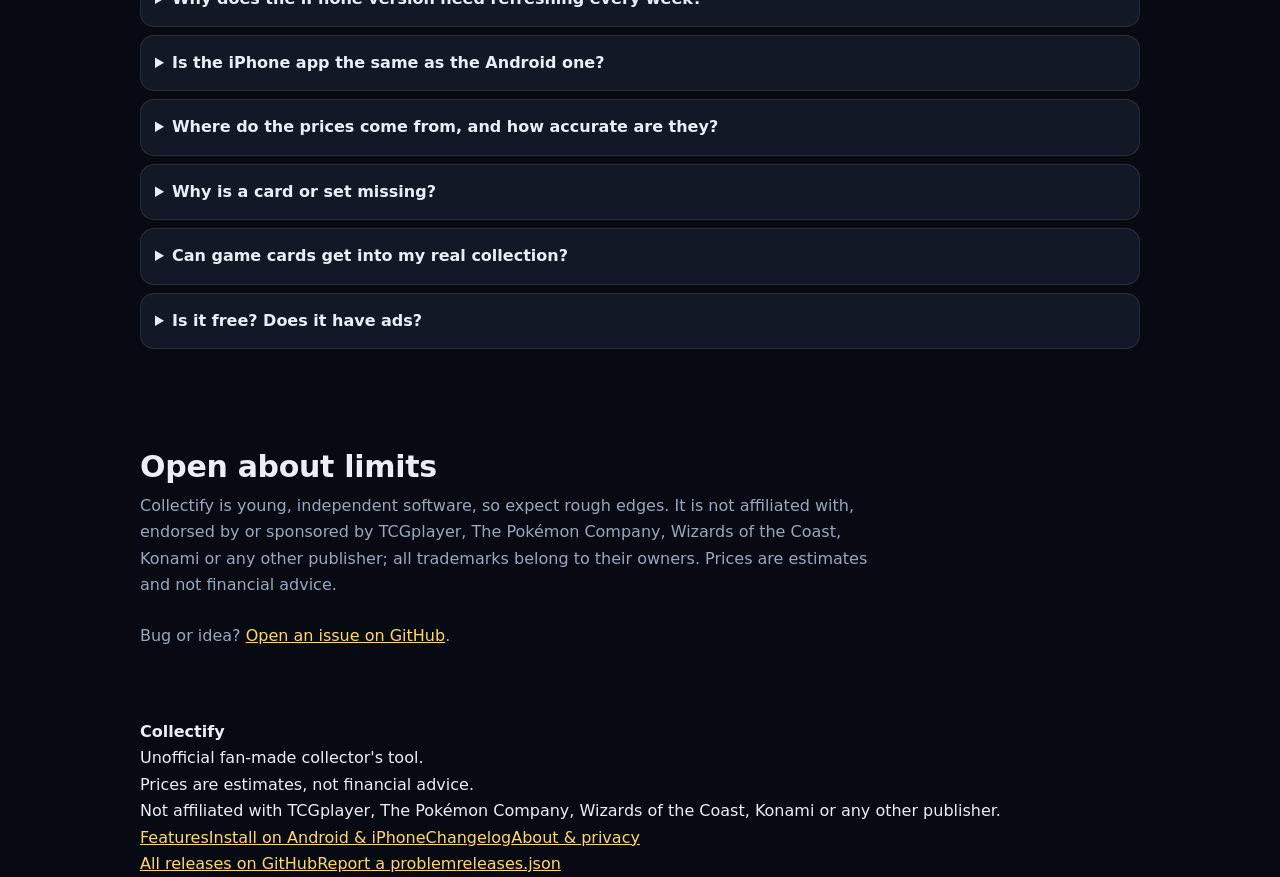
==== commit 40e1c1ce: "0.32.0: walkable Card Shop with decor, upkeep, website and contracts; update notices; iPhone paused " ====
--- a/docs/about.html
+++ b/docs/about.html
@@ -39,7 +39,7 @@
       <div class="card"><h3>Local server + web view</h3><p>The app embeds a tiny HTTP server on 127.0.0.1 and shows a web interface, the same one as the desktop version. One UI for desktop, Android and iPhone; the on-device server is written natively for each (Kotlin and Swift) and tested against each other. Camera access works because localhost is a secure context.</p></div>
       <div class="card"><h3>Scanner = evidence, not a guess</h3><p>Several OCR passes, fuzzy matching against real card names, where on the card the words were found, collector numbers and an artwork comparison are combined into one confidence. It declines rather than inventing a name.</p></div>
       <div class="card"><h3>Trades you can trust at a glance</h3><p>Trades happen in a shared room on the host's phone over your local network, never a server of ours. A verification code appears on both phones and nothing moves until both confirm.</p></div>
-      <div class="card"><h3>Same release, both phones</h3><p>Every version ships as an Android APK (signed with one key, so updates install over the old one) and an iPhone IPA from the same interface. We publish the SHA-256 of each file.</p></div>
+      <div class="card"><h3>Android releases (iPhone paused)</h3><p>Every version ships as an Android APK, signed with one key so updates install over the old one, and we publish its SHA-256. The iPhone version is paused until further notice and won't be updated; the last build (0.31.0) stays available.</p></div>
       <div class="card"><h3>Golden tests</h3><p>The Swift server is checked against answers recorded from the Kotlin one, including search ranking, pricing and generated pack art, so the two phones behave the same.</p></div>
     </div>
   </section>
@@ -65,7 +65,7 @@
     <details><summary>Will updating erase my binders?</summary><p>No. Updates install over the existing app and keep your data, as long as the file is one of ours (same signing key on Android, same Apple ID on iPhone). Don't uninstall or delete the app first: that does remove local data.</p></details>
     <details><summary>Why isn't it on the Play Store or App Store?</summary><p>It's distributed as a direct download for now. That's why Android asks you to allow installing it and why the iPhone build is installed with a sideloading tool. See the <a href="install.html">install page</a>.</p></details>
     <details><summary>Why does the iPhone version need refreshing every week?</summary><p>Apple signs sideloaded apps from a free Apple ID for 7 days. AltStore can refresh it for you automatically; Sideloadly needs a manual re-install; TrollStore doesn't expire. Your data is kept each time. The in-app About panel shows how long you have left.</p></details>
-    <details><summary>Is the iPhone app the same as the Android one?</summary><p>Same web interface, same on-device catalog, same features. The server underneath is a Swift port of the Android one, checked against it with tests. The iPhone build is newer and has had less real-device testing, so tell us if something misbehaves.</p></details>
+    <details><summary>Is the iPhone app the same as the Android one?</summary><p><b>The iPhone version is paused until further notice and won't be updated.</b> The last build (0.31.0) has the same interface, catalog and features as Android had then, but nothing newer will come to it for now. Same web interface, same on-device catalog. The server underneath is a Swift port of the Android one, checked against it with tests. The iPhone build is newer and has had less real-device testing, so tell us if something misbehaves.</p></details>
     <details><summary>Where do the prices come from, and how accurate are they?</summary><p>tcgcsv.com (TCGplayer data). Treat them as estimates; condition adjustments are approximate and thinly traded cards can swing a lot.</p></details>
     <details><summary>Why is a card or set missing?</summary><p>The catalog follows tcgcsv. A brand-new set can take a while to appear, and each release ships a newer snapshot. If something looks wrong, <a href="https://github.com/unaveragetech/collectify-app/issues">open an issue</a>.</p></details>
     <details><summary>Can game cards get into my real collection?</summary><p>No. Cards from the Treasure Box are badged, never count toward your collection's value, and trade only as <b>DIGITAL</b> cards.</p></details>
